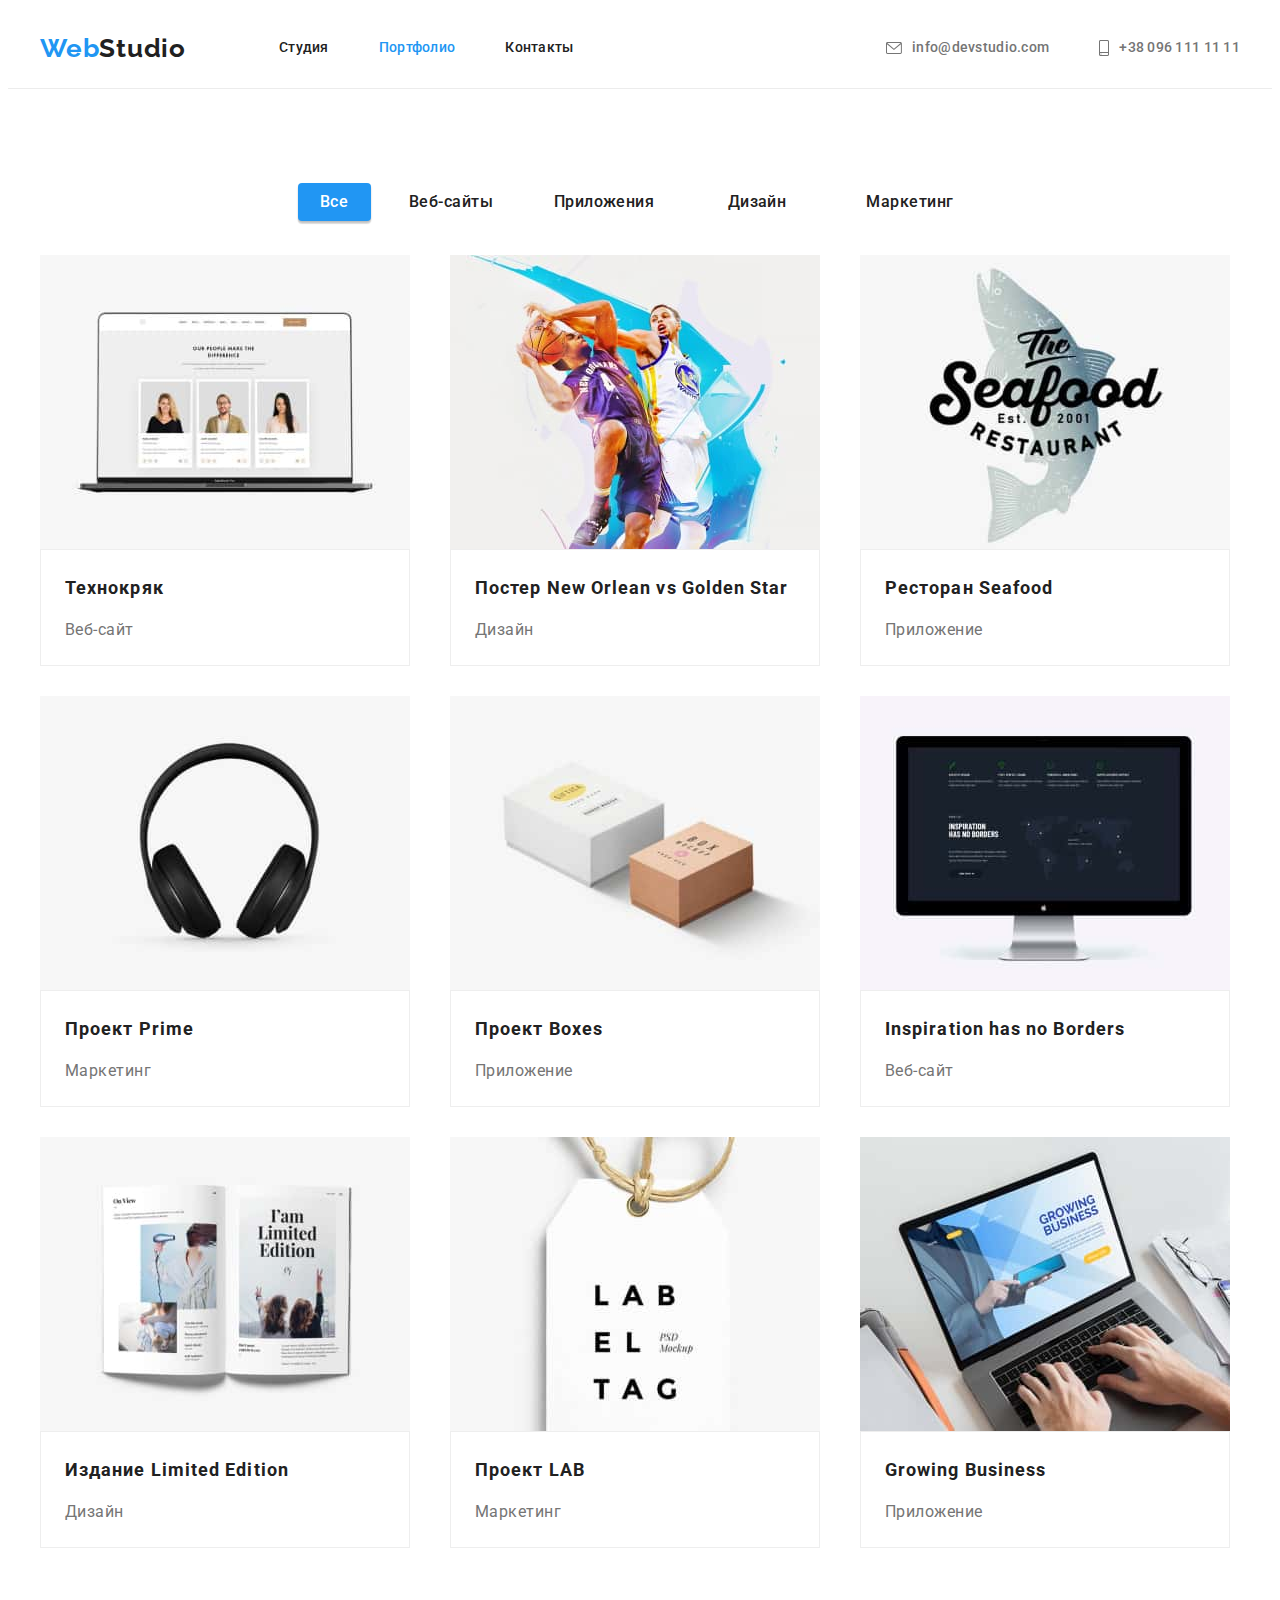
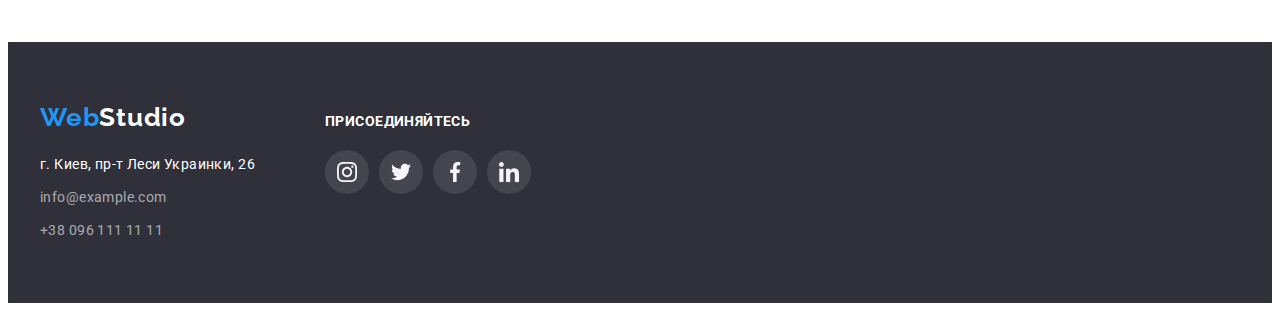
==== portfolio.html @ 40da9845 "копия дз-4" ====
<!DOCTYPE html>
<html lang="ru">
  <head>
    <meta charset="UTF-8" />
    <meta http-equiv="X-UA-Compatible" content="IE=edge" />
    <meta name="viewport" content="width=device-width, initial-scale=1.0" />
    <title>WebStudio</title>
    <link rel="preconnect" href="https://fonts.googleapis.com" />
    <link rel="preconnect" href="https://fonts.gstatic.com" crossorigin />
    <link
      rel="stylesheet"
      href="https://cdnjs.cloudflare.com/ajax/libs/modern-normalize/1.1.0/modern-normalize.min.css"
      integrity="sha512-wpPYUAdjBVSE4KJnH1VR1HeZfpl1ub8YT/NKx4PuQ5NmX2tKuGu6U/JRp5y+Y8XG2tV+wKQpNHVUX03MfMFn9Q=="
      crossorigin="anonymous"
      referrerpolicy="no-referrer"
    />
    <link
      href="https://fonts.googleapis.com/css2?family=Raleway:wght@700&family=Roboto:wght@400;500;700;900&display=swap"
      rel="stylesheet"
    />

    <link rel="stylesheet" href="./css/styles.css" />
  </head>

  <body>
    <!--Шапка сайта-->
    <header class="header">
      <div class="container header-container">
        <nav class="nav-nav">
          <a class="link logo logo-header" href="/"
            >Web<span class="curent-black">Studio</span></a
          >

          <ul class="list nav-list">
            <li class="nav-item">
              <a class="link nav-link" href="./index.html">Студия </a>
            </li>
            <li class="nav-item">
              <a class="link nav-link curent-blue-link" href="/">Портфолио</a>
            </li>
            <li class="nav-item">
              <a class="link nav-link" href="">Контакты</a>
            </li>
          </ul>
        </nav>
        <div class="header-connect heder-icon-container">
          <ul class="list contact-list">
            <li class="contact-item nav-item">
              <a class="link nav-link" href="mailto:info@devstudio.com">
                <svg class="heder-icon-img" width="16" height="12">
                  <use href="./img/icons.svg#icon-envelope"></use>
                </svg>
                info@devstudio.com
              </a>
            </li>

            <li class="contact-item nav-item">
              <a class="link nav-link" href="tel:+380961111111">
                <svg class="heder-icon-img" width="10" height="16">
                  <use href="./img/icons.svg#icon-smartphone"></use>
                </svg>
                +38 096 111 11 11
              </a>
            </li>
          </ul>
        </div>
      </div>
    </header>

    <main>
      <section class="section">
        <div class="container">
          <h1 class="visually-hidden">Портфолио</h1>
          <ul class="list btm-list">
            <li class="btm-item-filter">
              <button class="btm-active btm-portfolio" type="button">
                Все
              </button>
            </li>
            <li class="btm-item-filter">
              <button class="filter-btm btm-portfolio" type="button">
                Веб-сайты
              </button>
            </li>
            <li class="btm-item-filter">
              <button class="filter-btm btm-portfolio" type="button">
                Приложения
              </button>
            </li>
            <li class="btm-item-filter">
              <button class="filter-btm btm-portfolio" type="button">
                Дизайн
              </button>
            </li>
            <li class="btm-item-filter">
              <button class="filter-btm btm-portfolio" type="button">
                Маркетинг
              </button>
            </li>
          </ul>
          <ul class="list portfolio-cards-list">
            <li class="portfolio-cards-item">
              <a
                class="link portfolio-cards-img"
                href="/"
                target="_blank"
                rel="noreferrer noopener"
              >
                <img
                  src="img/portfolio1.jpg"
                  alt="Технокряк"
                  width="370"
                  height="294"
                />
                <div class="border">
                  <h2 class="portfolio-title">Технокряк</h2>
                  <p class="portfolio-text">Веб-сайт</p>
                </div>
              </a>
            </li>
            <li class="portfolio-cards-item">
              <a
                class="link portfolio-cards-img"
                href="/"
                target="_blank"
                rel="noreferrer noopener"
              >
                <img
                  src="img/portfolio2.jpg"
                  alt="Постер New Orlean vs Golden Star"
                  width="370"
                  height="294"
                />
                <div class="border">
                  <h2 class="portfolio-title">
                    Постер New Orlean vs Golden Star
                  </h2>
                  <p class="portfolio-text">Дизайн</p>
                </div>
              </a>
            </li>
            <li class="portfolio-cards-item">
              <a
                class="link portfolio-cards-img"
                href="/"
                target="_blank"
                rel="noreferrer noopener"
              >
                <img
                  src="img/portfolio3.jpg"
                  alt="Ресторан Seafood"
                  width="370"
                  height="294"
                />
                <div class="border">
                  <h2 class="portfolio-title">Ресторан Seafood</h2>
                  <p class="portfolio-text">Приложение</p>
                </div>
              </a>
            </li>
            <li class="portfolio-cards-item">
              <a
                class="link portfolio-cards-img"
                href="/"
                target="_blank"
                rel="noreferrer noopener"
              >
                <img
                  src="img/portfolio4.jpg"
                  alt="Проект Prime"
                  width="370"
                  height="294"
                />
                <div class="border">
                  <h2 class="portfolio-title">Проект Prime</h2>
                  <p class="portfolio-text">Маркетинг</p>
                </div>
              </a>
            </li>
            <li class="portfolio-cards-item">
              <a
                class="link portfolio-cards-img"
                href="/"
                target="_blank"
                rel="noreferrer noopener"
              >
                <img
                  src="img/portfolio5.jpg"
                  alt="Проект Boxes"
                  width="370"
                  height="294"
                />
                <div class="border">
                  <h2 class="portfolio-title">Проект Boxes</h2>
                  <p class="portfolio-text">Приложение</p>
                </div>
              </a>
            </li>
            <li class="portfolio-cards-item">
              <a
                class="link portfolio-cards-img"
                href="/"
                target="_blank"
                rel="noreferrer noopener"
              >
                <img
                  src="img/portfolio6.jpg"
                  alt="Inspiration has no Borders"
                  width="370"
                  height="294"
                />
                <div class="border">
                  <h2 class="portfolio-title">Inspiration has no Borders</h2>
                  <p class="portfolio-text">Веб-сайт</p>
                </div>
              </a>
            </li>
            <li class="portfolio-cards-item">
              <a
                class="link portfolio-cards-img"
                href="/"
                target="_blank"
                rel="noreferrer noopener"
              >
                <img
                  src="img/portfolio7.jpg"
                  alt="Издание Limited Edition"
                  width="370"
                  height="294"
                />
                <div class="border">
                  <h2 class="portfolio-title">Издание Limited Edition</h2>
                  <p class="portfolio-text">Дизайн</p>
                </div>
              </a>
            </li>
            <li class="portfolio-cards-item">
              <a
                class="link portfolio-cards-img"
                href="/"
                target="_blank"
                rel="noreferrer noopener"
              >
                <img
                  src="img/portfolio8.jpg"
                  alt="Проект LAB"
                  width="370"
                  height="294"
                />
                <div class="border">
                  <h2 class="portfolio-title">Проект LAB</h2>
                  <p class="portfolio-text">Маркетинг</p>
                </div>
              </a>
            </li>
            <li class="portfolio-cards-item">
              <a
                class="link portfolio-cards-img"
                href="/"
                target="_blank"
                rel="noreferrer noopener"
              >
                <img
                  src="img/portfolio9.jpg"
                  alt="Growing Business"
                  width="370"
                  height="294"
                />
                <div class="border">
                  <h2 class="portfolio-title">Growing Business</h2>
                  <p class="portfolio-text">Приложение</p>
                </div>
              </a>
            </li>
          </ul>
        </div>
      </section>
    </main>

    <!--Футеер-->
    <footer class="footer">
      <div class="container">
        <div class="wrap">
          <div class="footer-wrap-item">
            <a class="link logo logo-footer" href="/"
              >Web<span class="curent-white">Studio</span></a
            >
            <address>
              <ul class="list footer-list social-wrap-list">
                <li class="footer-item">
                  <a
                    class="link footer-adress"
                    href="https://goo.gl/maps/8PutpgiXUtzB3WPD6"
                    target="_blank"
                    rel="noreferrer noopener"
                  >
                    г. Киев, пр-т Леси Украинки, 26
                  </a>
                </li>
                <li class="footer-item">
                  <a
                    class="link footer-adress link-footer"
                    href="mailto:info@example.com"
                    >info@example.com</a
                  >
                </li>
                <li class="footer-item">
                  <a
                    class="link footer-adress link-footer"
                    href="tel:+380961111111"
                    >+38 096 111 11 11</a
                  >
                </li>
              </ul>
            </address>
          </div>
          <div class="footer-wrap-item">
            <h2 class="footer-social-text">присоединяйтесь</h2>
            <ul class="list social-list">
              <li class="social-item">
                <a
                  href=""
                  target="_blank"
                  rel="noreferrer noopener"
                  class="social-link"
                >
                  <svg class="social-icon" width="20" height="20">
                    <use href="./img/icons.svg#icon-instagram"></use>
                  </svg>
                </a>
              </li>
              <li class="social-item">
                <a
                  href=""
                  target="_blank"
                  rel="noreferrer noopener"
                  class="social-link"
                >
                  <svg class="social-icon" width="20" height="20">
                    <use href="./img/icons.svg#icon-twitter"></use>
                  </svg>
                </a>
              </li>
              <li class="social-item">
                <a
                  href=""
                  target="_blank"
                  rel="noreferrer noopener"
                  class="social-link"
                >
                  <svg class="social-icon" width="20" height="20">
                    <use href="./img/icons.svg#icon-facebook"></use>
                  </svg>
                </a>
              </li>
              <li class="social-item">
                <a
                  href=""
                  target="_blank"
                  rel="noreferrer noopener"
                  class="social-link"
                >
                  <svg class="social-icon" width="20" height="20">
                    <use href="./img/icons.svg#icon-linkedin"></use>
                  </svg>
                </a>
              </li>
            </ul>
          </div>
        </div>
      </div>
    </footer>
  </body>
</html>
---- css/styles.css ----
/* =====styles======*/
:root {
  --maim-color: #212121;
  --alt-color: #2196f3;
  --heder-color: #ffffff;
  --description-color: #757575;
  --background-hero: #2f303a;
  --background-team: #f5f4fa;
  --background-footer: #2f303a;
  --link-footer: rgba(255, 255, 255, 0.6);
  --border-color: #eeeeee;
  --header-border: #ececec;
  --box-shadow:rgba(0, 0, 0, 0.15);
  --box-shadow-btm: 0px 3px 1px rgba(0, 0, 0, 0.1), 0px 1px 2px rgba(0, 0, 0, 0.08), 0px 2px 2px rgba(0, 0, 0, 0.12);
  --box-shadow-team: 0px 1px 3px rgba(0, 0, 0, 0.12), 0px 1px 1px rgba(0, 0, 0, 0.14), 0px 2px 1px rgba(0, 0, 0, 0.2);
  --filter-btm:#F5F4FA;
  --box-shadow-cards:0px 1px 1px rgba(0, 0, 0, 0.12), 0px 4px 4px rgba(0, 0, 0, 0.06), 1px 4px 6px rgba(0, 0, 0, 0.16);
  --fill-cocial: #AFB1B8;
  --footer-social:#f5f4fa;
}

body {
  font-family: "Roboto", sans-serif;
  background-color: var(--heder-color);
  font-weight: normal;
  font-size: 14px;
  line-height: 1.71;
  letter-spacing: 0.03em;
  color: var(--description-color);
}
p,
h1,
h2,
h3,
h4,
h5,
h6 {
  margin: 0;
}
ul {
  margin: 0;
  padding: 0;
}
img {
  display: block;
  width: 100%;
}

address {
  font-style: inherit;
}
.list {
  list-style: none;
}
.link {
  text-decoration: none;
  color: inherit;
}
.visually-hidden {
  position: absolute;
  white-space: nowrap;
  width: 1px;
  height: 1px;
  overflow: hidden;
  border: 0;
  padding: 0;
  clip: rect(0 0 0 0);
  clip-path: inset(50%);
  margin: -1px;
}

.container {
  width: 1200px;
  padding-left: 15px;
  padding-right: 15px;
  margin: 0 auto;
}
/* ================Хедер===================== */
.header {
  border-bottom: 1px solid var(--header-border);
}
.logo {
  font-family: "Raleway";
  font-weight: 700;
  font-size: 26px;
  line-height: 1.19;
  letter-spacing: 0.03em;
  color: var(--alt-color);
}
.header-container {
  display: flex;
  align-items: center;
}
.header-connect {
  margin-left: auto;
}
.nav-nav {
  display: flex;
  align-items: center;
}
.nav-list {
  display: flex;
  align-items: center;
  color: var(--maim-color);
}
.contact-list {
  display: flex;
  align-items: center;
}
.logo-header {
  margin-right: 93px;
}
.nav-item:not(:last-child) {
  margin-right: 50px;
}


.curent-black {
  color: var(--maim-color);
}
.nav-link {
  font-weight: 500;
  font-size: 14px;
  line-height: 1.14;
  letter-spacing: 0.02em;
  padding-top: 32px;
  padding-bottom: 32px;
  display: flex;
  align-items: center;
}
.curent-blue-link {
  color: var(--alt-color);
}

.nav-link:hover,
.nav-link:focus,
.nav-link:active {
  color: var(--alt-color);
}
.contact-link {
  color: var(--description-color);
  display: flex;
}

.contact-link:hover,
.contact-link:focus
 {
color: var(--alt-color);
}

.heder-icon-container{
 display: flex;
margin-left: auto;
}

.heder-icon-img{
  margin-right: 10px;
  fill: currentColor;
}


/* ============= Герой ВебСтудия =============*/
.hero {
  padding-top: 200px;
  padding-bottom: 200px;
  text-align: center;
  background-image:linear-gradient(
    rgba(47, 48, 58, 0.4),
    rgba(47, 48, 58, 0.4)), 
    url(../img/hero-bg.jpg);
    background-repeat: no-repeat;
    background-position: center;
    background-size: cover,auto;
}
.hero-title {
  font-weight: 900;
  font-size: 44px;
  line-height: 1.36;
  text-align: center;
  letter-spacing: 0.06em;
  text-transform: uppercase;
  color: var(--heder-color);
  max-width: 696px;
  margin: 0 auto;
}
.hero-btn {
  font-family: inherit;
  font-weight: 700;
  font-size: 16px;
  line-height: 1.88;
  letter-spacing: 0.06em;
  color: var(--heder-color);
  background-color: var(--alt-color);
  cursor: pointer;
  margin-top: 30px;
  border: none;
  border-radius: 4px;
  box-shadow: 0px 4px 4px var(--box-shadow);
  padding: 10px 32px;
}
.hero-btn:hover,
.hero-btn:focus {
  color: var(--description-color);
}
/* ============= Миссия компании==================*/

.section {
  padding-top: 94px;
  padding-bottom: 94px;
}
.company-list {
  display: flex;
  flex-wrap: wrap;
  margin-left: -30px;
  margin-top: -30px;
}
.about-item{
  width: calc(100% / 4 - 30px);
  margin-left: 30px;
  margin-top: 30px;
}

.about-item-title {
  font-weight: 700;
  font-size: 14px;
  line-height: 1.14;
  text-transform: uppercase;
  color: var(--maim-color);
  margin-bottom: 10px;
}
.company{
  padding-bottom: 0px;
}
.company-img{
height: 120px;
display: flex;
justify-content: center;
 align-items: center;
margin-bottom: 30px;
background-color:var(--filter-btm)
}
.company-icon{
  display: flex;
justify-content: center;
}




* ============= Чем мы занимаемся==================*/
.engaged {
  padding-top: 0;
}
.engaged-list {
  display: flex;
  margin-left: -30px;
  margin-top: -30px;
  flex-wrap: wrap;
}
.engaged-item {
  width: calc(100% / 3 - 30px);
  margin-left: 30px;
  margin-top: 30px;

}

.section-title {
  font-weight: 700;
  font-size: 36px;
  line-height: 1.17;
  text-align: center;
  color: var(--maim-color);
  margin-bottom: 50px;
}
.team {
  background: var(--background-team);
}

.team-title,
.team-position {
  font-size: 16px;
  line-height: 1.19;
}
.team-title {
  font-weight: 500;
  color: var(--maim-color);
  margin-bottom: 10px;
}
.img-team{
    margin-bottom: 30px;
     text-align: center;
  }
.team-position {
  margin-bottom: 16px;
}
.team-list {
  display: flex;
  margin-left: -30px;
  margin-top: -30px;
  flex-wrap: wrap;
}
  
.team-item{
  width:calc(100% / 4 - 30px);
  margin-left: 30px;
  margin-top: 30px;
  border-radius: 0px 0px 4px 4px;
  background-color: var(--heder-color);
  border: 1px solid var(--border-color);
  padding-bottom: 30px;
  text-align: center;
  box-shadow:var(--box-shadow-team)
}
.social-list{
  display: flex;
  justify-content: center;
}
.social-item + .social-item{
  margin-left: 10px;
}
.social-link{
  width: 44px;
  height: 44px;
  background-color: var(--heder-color);
  display: flex;
  justify-content: center;
  align-items: center;
  border-radius: 50%;
}
.social-icon{
  fill:var(--fill-cocial);
}
.social-link:hover,
.social-link:focus{
  background-color: var(--alt-color);
}
.social-link:hover .social-icon,
.social-link:focus .social-icon{
  fill: var(--heder-color);
}
/*==============Постоянные клиенты=====================*/

.clients-list{
  display: flex;
  justify-content: center;
  margin-left: -30px;
  margin-top: -30px;
  flex-wrap: wrap;
}
.clients-social-link{
border: 1px solid var(--fill-cocial);
border-radius: 4px;
display: flex;
justify-content: center;
align-items: center;
padding: 16px 32px;
}


.clients-item {
  width: calc(100% / 6 - 30px);
  margin-left: 30px;
  margin-top: 30px;
}

.clients-social-icon{
  fill:var(--fill-cocial);
}
.clients-social-link:hover,
.clients-social-link:focus{
  background-color: var(--heder-color);
    border: 1px solid var(--alt-color);
}
.clients-social-link:hover .clients-social-icon,
.clients-social-link:focus .clients-social-icon{
  fill:var(--alt-color);
}


/*================ Футер========================*/

.footer {
  background: var(--background-footer);
  padding-top: 60px;
  padding-bottom: 60px;
}
.curent-white {
  color: var(--heder-color);
}
.logo-footer {
  display: flex;
  margin-bottom: 20px;
}
.footer-adress {
  font-size: 14px;
  line-height: 1.71;
  letter-spacing: 0.03em;
  color: var(--heder-color);
  margin-bottom: 9px;
}
.link-footer {
  color: var(--link-footer);
}
.footer-adress:hover,
.footer-adress:hover {
  color: var(--alt-color);
}
.link-footer:hover,
.link-footer:focus {
  color: var(--alt-color);
}
.footer-item:not(:last-child)
{
  margin-bottom: 9px;
}

.wrap{
  display: flex;
  align-items: baseline;
}

.footer-wrap-item:not(:last-child){
  margin-right: 70px;
}

.footer-social-text{
    font-weight: 700;
    font-size: 14px;
    line-height: 1.14;
    letter-spacing: 0.03em;
    text-transform: uppercase;
    margin-bottom: 20px;
    color: var(--heder-color);
}

.footer .social-link{
  background-color:  rgba(255, 255, 255, 0.1);
  fill:var(--footer-social);
}
.footer .social-icon{
  fill: var(--footer-social);
}
.footer .social-link:hover,
.footer .social-link:focus{
  background-color: var(--alt-color);
}

/*============ Портфолио==================*/
.filter-btm,
.btm-active {
  font-family: inherit;
  font-weight: 500;
  font-size: 16px;
  line-height: 1.63;
  letter-spacing: 0.03em;
  background: var(--heder-color);
  color: var(--maim-color);
  cursor: pointer;
  border: none;
}

.filter-btm{
width: 145px;
height: 38px;
left: 712px;
top: 174px;
background:var(---filter-btm);
border-radius: 4px;
}

.filter-btm:hover,
.filter-btm:focus,
.btm-active {
  background: var(--alt-color);
  color: var(--heder-color);
  box-shadow:var(--box-shadow-btm);
}
.portfolio-cards-item{
display: flex;
}
.portfolio-cards-img:hover,
.portfolio-cards-img:focus{
  box-shadow:var(--box-shadow-cards)
}

.portfolio-title {
  font-weight: 700;
  font-size: 18px;
  line-height: 2;
  letter-spacing: 0.06em;
  color: var(--maim-color);
  margin-bottom: 9px;
}
.portfolio-text {
  font-style: normal;
  font-size: 16px;
  line-height: 1.88;
  letter-spacing: 0.03em;
  color: var(--description-color);
}
.btm-list {
  display: flex;
justify-content: center;
  margin-bottom: 34px;
  width: 100%;
}
.btm-item-filter:not(:last-child){
  margin-right: 8px;
}
.btm-active{
width: 73px;
height: 38px;
left: 495px;
top: 174px;
border-radius: 4px;
}

.portfolio-cards-list {
  display: flex;
  flex-wrap: wrap;
  margin-top: -30px;
  margin-left: -30px;
  
}
.portfolio-cards-item {
  width: calc(100% / 3 - 30px);
  margin-top: 30px;
  margin-left: 30px;
}

.border {
  border: 1px solid var(--border-color);
  padding:20px 24px;
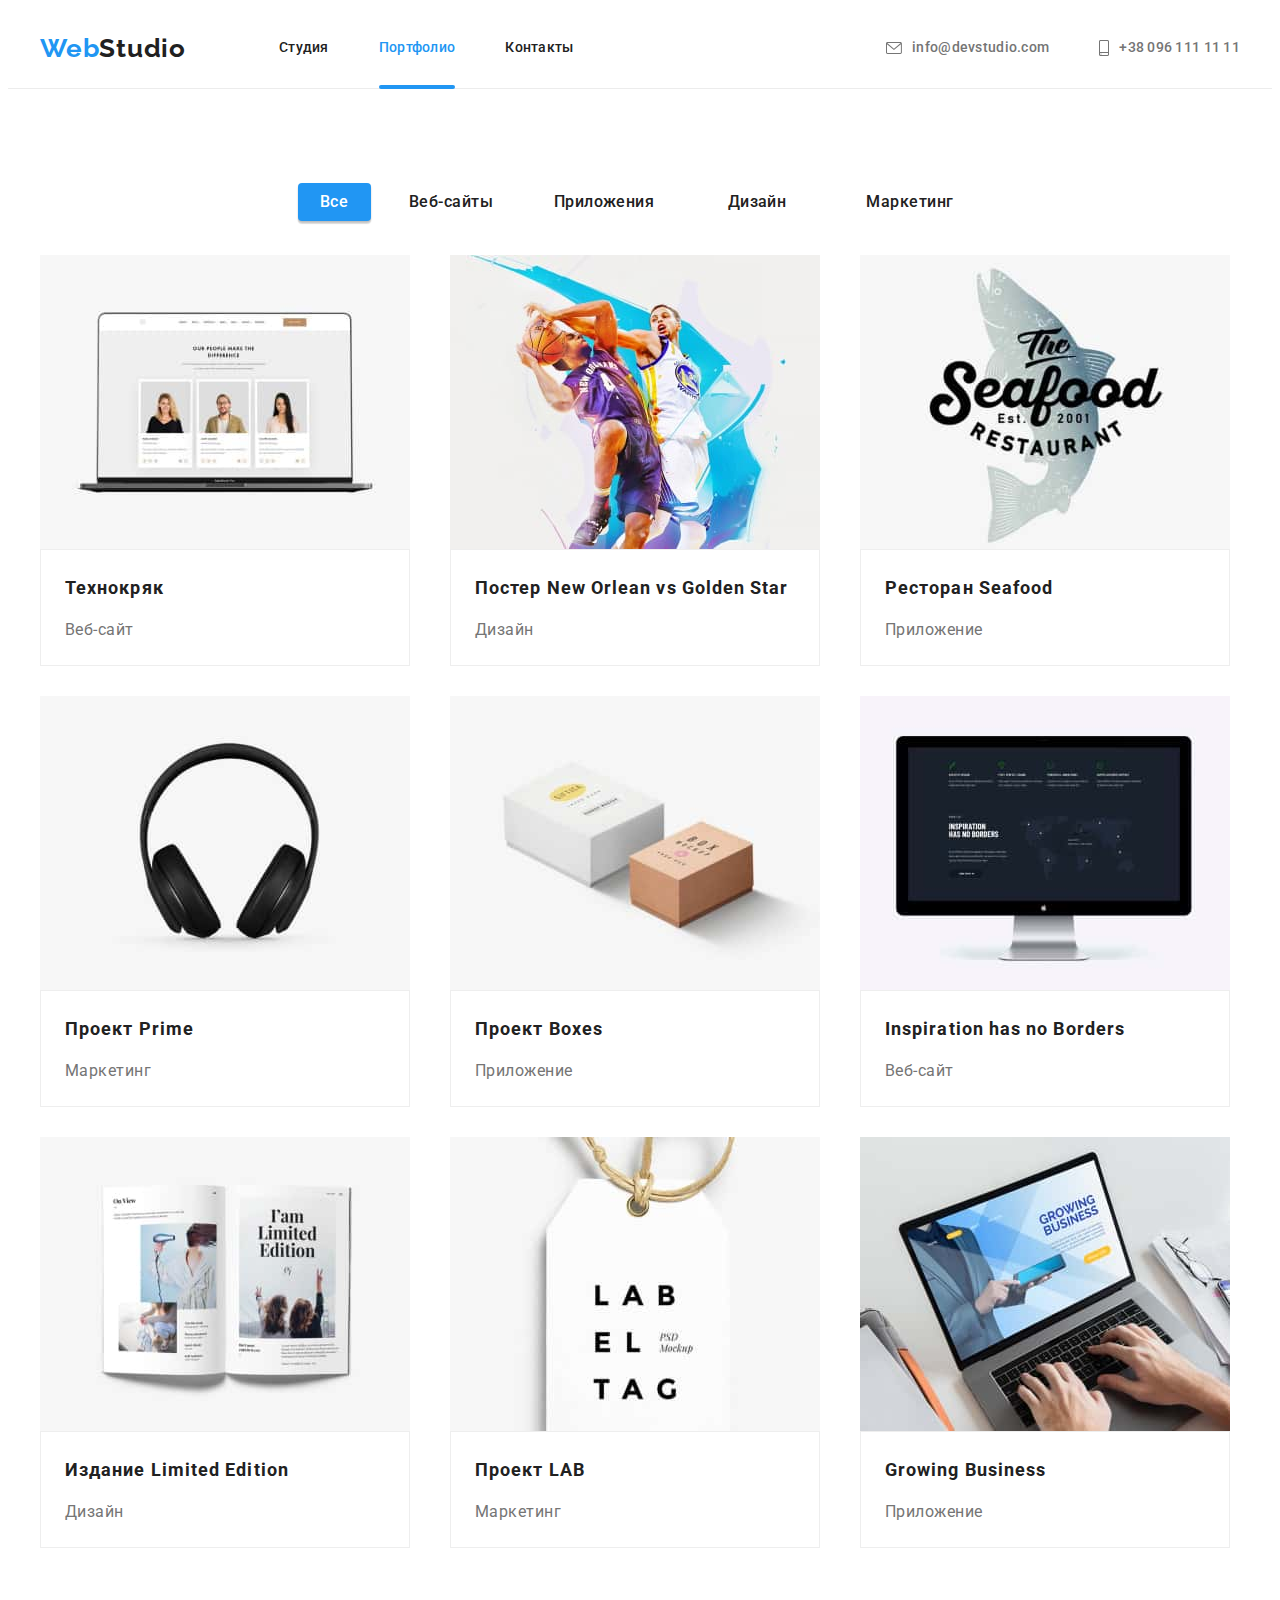
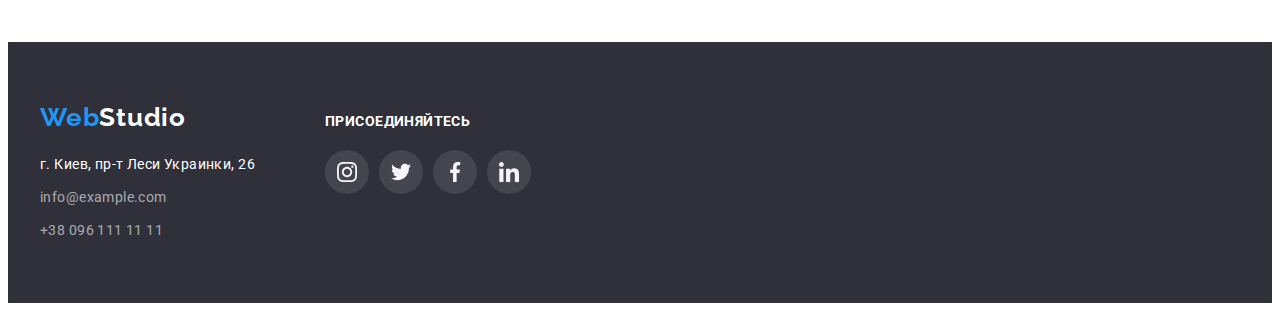
==== commit 017243b9: "домашняя работа 5" ====
--- a/portfolio.html
+++ b/portfolio.html
@@ -106,12 +106,19 @@
                 target="_blank"
                 rel="noreferrer noopener"
               >
-                <img
-                  src="img/portfolio1.jpg"
-                  alt="Технокряк"
-                  width="370"
-                  height="294"
-                />
+                <div class="portfolio-iteam-wrap">
+                  <img
+                    src="img/portfolio1.jpg"
+                    alt="Технокряк"
+                    width="370"
+                    height="294"
+                  />
+                  <p class="portfolio-cards-text">
+                    Технокряк это современная площадка распространения
+                    коронавируса. Компании используют эту платформу для
+                    цифрового шпионажа и атак на защищённые сервера конкурентов.
+                  </p>
+                </div>
                 <div class="border">
                   <h2 class="portfolio-title">Технокряк</h2>
                   <p class="portfolio-text">Веб-сайт</p>
@@ -125,12 +132,20 @@
                 target="_blank"
                 rel="noreferrer noopener"
               >
-                <img
-                  src="img/portfolio2.jpg"
-                  alt="Постер New Orlean vs Golden Star"
-                  width="370"
-                  height="294"
-                />
+                <div class="portfolio-iteam-wrap">
+                  <img
+                    src="img/portfolio2.jpg"
+                    alt="Постер New Orlean vs Golden Star"
+                    width="370"
+                    height="294"
+                  />
+                  <p class="portfolio-cards-text">
+                    Технокряк это современная площадка распространения
+                    коронавируса. Компании используют эту платформу для
+                    цифрового шпионажа и атак на защищённые сервера конкурентов.
+                  </p>
+                </div>
+
                 <div class="border">
                   <h2 class="portfolio-title">
                     Постер New Orlean vs Golden Star
@@ -146,12 +161,19 @@
                 target="_blank"
                 rel="noreferrer noopener"
               >
-                <img
-                  src="img/portfolio3.jpg"
-                  alt="Ресторан Seafood"
-                  width="370"
-                  height="294"
-                />
+                <div class="portfolio-iteam-wrap">
+                  <img
+                    src="img/portfolio3.jpg"
+                    alt="Ресторан Seafood"
+                    width="370"
+                    height="294"
+                  />
+                  <p class="portfolio-cards-text">
+                    Технокряк это современная площадка распространения
+                    коронавируса. Компании используют эту платформу для
+                    цифрового шпионажа и атак на защищённые сервера конкурентов.
+                  </p>
+                </div>
                 <div class="border">
                   <h2 class="portfolio-title">Ресторан Seafood</h2>
                   <p class="portfolio-text">Приложение</p>
@@ -165,12 +187,19 @@
                 target="_blank"
                 rel="noreferrer noopener"
               >
-                <img
-                  src="img/portfolio4.jpg"
-                  alt="Проект Prime"
-                  width="370"
-                  height="294"
-                />
+                <div class="portfolio-iteam-wrap">
+                  <img
+                    src="img/portfolio4.jpg"
+                    alt="Проект Prime"
+                    width="370"
+                    height="294"
+                  />
+                  <p class="portfolio-cards-text">
+                    Технокряк это современная площадка распространения
+                    коронавируса. Компании используют эту платформу для
+                    цифрового шпионажа и атак на защищённые сервера конкурентов.
+                  </p>
+                </div>
                 <div class="border">
                   <h2 class="portfolio-title">Проект Prime</h2>
                   <p class="portfolio-text">Маркетинг</p>
@@ -184,12 +213,19 @@
                 target="_blank"
                 rel="noreferrer noopener"
               >
-                <img
-                  src="img/portfolio5.jpg"
-                  alt="Проект Boxes"
-                  width="370"
-                  height="294"
-                />
+                <div class="portfolio-iteam-wrap">
+                  <img
+                    src="img/portfolio5.jpg"
+                    alt="Проект Boxes"
+                    width="370"
+                    height="294"
+                  />
+                  <p class="portfolio-cards-text">
+                    Технокряк это современная площадка распространения
+                    коронавируса. Компании используют эту платформу для
+                    цифрового шпионажа и атак на защищённые сервера конкурентов.
+                  </p>
+                </div>
                 <div class="border">
                   <h2 class="portfolio-title">Проект Boxes</h2>
                   <p class="portfolio-text">Приложение</p>
@@ -203,12 +239,19 @@
                 target="_blank"
                 rel="noreferrer noopener"
               >
-                <img
-                  src="img/portfolio6.jpg"
-                  alt="Inspiration has no Borders"
-                  width="370"
-                  height="294"
-                />
+                <div class="portfolio-iteam-wrap">
+                  <img
+                    src="img/portfolio6.jpg"
+                    alt="Inspiration has no Borders"
+                    width="370"
+                    height="294"
+                  />
+                  <p class="portfolio-cards-text">
+                    Технокряк это современная площадка распространения
+                    коронавируса. Компании используют эту платформу для
+                    цифрового шпионажа и атак на защищённые сервера конкурентов.
+                  </p>
+                </div>
                 <div class="border">
                   <h2 class="portfolio-title">Inspiration has no Borders</h2>
                   <p class="portfolio-text">Веб-сайт</p>
@@ -222,12 +265,19 @@
                 target="_blank"
                 rel="noreferrer noopener"
               >
-                <img
-                  src="img/portfolio7.jpg"
-                  alt="Издание Limited Edition"
-                  width="370"
-                  height="294"
-                />
+                <div class="portfolio-iteam-wrap">
+                  <img
+                    src="img/portfolio7.jpg"
+                    alt="Издание Limited Edition"
+                    width="370"
+                    height="294"
+                  />
+                  <p class="portfolio-cards-text">
+                    Технокряк это современная площадка распространения
+                    коронавируса. Компании используют эту платформу для
+                    цифрового шпионажа и атак на защищённые сервера конкурентов.
+                  </p>
+                </div>
                 <div class="border">
                   <h2 class="portfolio-title">Издание Limited Edition</h2>
                   <p class="portfolio-text">Дизайн</p>
@@ -241,12 +291,19 @@
                 target="_blank"
                 rel="noreferrer noopener"
               >
-                <img
-                  src="img/portfolio8.jpg"
-                  alt="Проект LAB"
-                  width="370"
-                  height="294"
-                />
+                <div class="portfolio-iteam-wrap">
+                  <img
+                    src="img/portfolio8.jpg"
+                    alt="Проект LAB"
+                    width="370"
+                    height="294"
+                  />
+                  <p class="portfolio-cards-text">
+                    Технокряк это современная площадка распространения
+                    коронавируса. Компании используют эту платформу для
+                    цифрового шпионажа и атак на защищённые сервера конкурентов.
+                  </p>
+                </div>
                 <div class="border">
                   <h2 class="portfolio-title">Проект LAB</h2>
                   <p class="portfolio-text">Маркетинг</p>
@@ -260,12 +317,19 @@
                 target="_blank"
                 rel="noreferrer noopener"
               >
-                <img
-                  src="img/portfolio9.jpg"
-                  alt="Growing Business"
-                  width="370"
-                  height="294"
-                />
+                <div class="portfolio-iteam-wrap">
+                  <img
+                    src="img/portfolio9.jpg"
+                    alt="Growing Business"
+                    width="370"
+                    height="294"
+                  />
+                  <p class="portfolio-cards-text">
+                    Технокряк это современная площадка распространения
+                    коронавируса. Компании используют эту платформу для
+                    цифрового шпионажа и атак на защищённые сервера конкурентов.
+                  </p>
+                </div>
                 <div class="border">
                   <h2 class="portfolio-title">Growing Business</h2>
                   <p class="portfolio-text">Приложение</p>
--- a/css/styles.css
+++ b/css/styles.css
@@ -10,13 +10,21 @@
   --link-footer: rgba(255, 255, 255, 0.6);
   --border-color: #eeeeee;
   --header-border: #ececec;
-  --box-shadow:rgba(0, 0, 0, 0.15);
-  --box-shadow-btm: 0px 3px 1px rgba(0, 0, 0, 0.1), 0px 1px 2px rgba(0, 0, 0, 0.08), 0px 2px 2px rgba(0, 0, 0, 0.12);
-  --box-shadow-team: 0px 1px 3px rgba(0, 0, 0, 0.12), 0px 1px 1px rgba(0, 0, 0, 0.14), 0px 2px 1px rgba(0, 0, 0, 0.2);
-  --filter-btm:#F5F4FA;
-  --box-shadow-cards:0px 1px 1px rgba(0, 0, 0, 0.12), 0px 4px 4px rgba(0, 0, 0, 0.06), 1px 4px 6px rgba(0, 0, 0, 0.16);
-  --fill-cocial: #AFB1B8;
-  --footer-social:#f5f4fa;
+  --box-shadow: rgba(0, 0, 0, 0.15);
+  --box-shadow-btm: 0px 3px 1px rgba(0, 0, 0, 0.1),
+    0px 1px 2px rgba(0, 0, 0, 0.08), 0px 2px 2px rgba(0, 0, 0, 0.12);
+  --box-shadow-team: 0px 1px 3px rgba(0, 0, 0, 0.12),
+    0px 1px 1px rgba(0, 0, 0, 0.14), 0px 2px 1px rgba(0, 0, 0, 0.2);
+  --filter-btm: #f5f4fa;
+  --box-shadow-cards: 0px 1px 1px rgba(0, 0, 0, 0.12),
+    0px 4px 4px rgba(0, 0, 0, 0.06), 1px 4px 6px rgba(0, 0, 0, 0.16);
+  --fill-cocial: #afb1b8;
+  --footer-social: #f5f4fa;
+  --engaged-backdrop-span: rgba(47, 48, 58, 0.8);
+  --footer-social-link-back: rgba(255, 255, 255, 0.1);
+  --portfolio-cards-text: rgba(33, 150, 243, 0.9);
+  --backdrop: rgba(0, 0, 0, 0.2);
+  --modal-close: rgba(0, 0, 0, 0.1);
 }
 
 body {
@@ -114,7 +122,6 @@
   margin-right: 50px;
 }
 
-
 .curent-black {
   color: var(--maim-color);
 }
@@ -127,7 +134,9 @@
   padding-bottom: 32px;
   display: flex;
   align-items: center;
-}
+  transition: color 250ms cubic-bezier(0.4, 0, 0.2, 1);
+}
+
 .curent-blue-link {
   color: var(--alt-color);
 }
@@ -143,34 +152,47 @@
 }
 
 .contact-link:hover,
-.contact-link:focus
- {
-color: var(--alt-color);
-}
-
-.heder-icon-container{
- display: flex;
-margin-left: auto;
-}
-
-.heder-icon-img{
+.contact-link:focus {
+  color: var(--alt-color);
+}
+
+.heder-icon-container {
+  display: flex;
+  margin-left: auto;
+}
+
+.heder-icon-img {
   margin-right: 10px;
   fill: currentColor;
 }
 
+.curent-blue-link {
+  position: relative;
+}
+.curent-blue-link::after {
+  content: "";
+  width: 100%;
+  height: 4px;
+  border-radius: 2px;
+  position: absolute;
+  background-color: var(--alt-color);
+  left: 0;
+  bottom: -1px;
+}
 
 /* ============= Герой ВебСтудия =============*/
 .hero {
   padding-top: 200px;
   padding-bottom: 200px;
   text-align: center;
-  background-image:linear-gradient(
-    rgba(47, 48, 58, 0.4),
-    rgba(47, 48, 58, 0.4)), 
+  background-image: linear-gradient(
+      rgba(47, 48, 58, 0.4),
+      rgba(47, 48, 58, 0.4)
+    ),
     url(../img/hero-bg.jpg);
-    background-repeat: no-repeat;
-    background-position: center;
-    background-size: cover,auto;
+  background-repeat: no-repeat;
+  background-position: center;
+  background-size: cover, auto;
 }
 .hero-title {
   font-weight: 900;
@@ -197,6 +219,7 @@
   border-radius: 4px;
   box-shadow: 0px 4px 4px var(--box-shadow);
   padding: 10px 32px;
+  transition: color 250ms cubic-bezier(0.4, 0, 0.2, 1);
 }
 .hero-btn:hover,
 .hero-btn:focus {
@@ -214,7 +237,7 @@
   margin-left: -30px;
   margin-top: -30px;
 }
-.about-item{
+.about-item {
   width: calc(100% / 4 - 30px);
   margin-left: 30px;
   margin-top: 30px;
@@ -228,29 +251,24 @@
   color: var(--maim-color);
   margin-bottom: 10px;
 }
-.company{
+.company {
   padding-bottom: 0px;
 }
-.company-img{
-height: 120px;
-display: flex;
-justify-content: center;
- align-items: center;
-margin-bottom: 30px;
-background-color:var(--filter-btm)
-}
-.company-icon{
-  display: flex;
-justify-content: center;
-}
-
-
-
-
-* ============= Чем мы занимаемся==================*/
-.engaged {
-  padding-top: 0;
-}
+.company-img {
+  height: 120px;
+  display: flex;
+  justify-content: center;
+  align-items: center;
+  margin-bottom: 30px;
+  background-color: var(--filter-btm);
+}
+.company-icon {
+  display: flex;
+  justify-content: center;
+}
+
+/*============ Чем мы занимаемся==================*/
+
 .engaged-list {
   display: flex;
   margin-left: -30px;
@@ -261,9 +279,31 @@
   width: calc(100% / 3 - 30px);
   margin-left: 30px;
   margin-top: 30px;
-
-}
-
+}
+
+.engaged-backdrop {
+  position: relative;
+}
+.engaged-backdrop-span {
+  font-family: "Roboto";
+  font-weight: 700;
+  font-size: 14px;
+  line-height: 1.14;
+  text-align: center;
+  letter-spacing: 0.03em;
+  text-transform: uppercase;
+  position: absolute;
+  color: var(--heder-color);
+  background-color: var(--engaged-backdrop-span);
+  width: 100%;
+  height: 70px;
+  bottom: 0;
+  left: 0;
+  padding-top: 27px;
+  padding-bottom: 27px;
+}
+
+/*============ Команда==================*/
 .section-title {
   font-weight: 700;
   font-size: 36px;
@@ -286,10 +326,10 @@
   color: var(--maim-color);
   margin-bottom: 10px;
 }
-.img-team{
-    margin-bottom: 30px;
-     text-align: center;
-  }
+.img-team {
+  margin-bottom: 30px;
+  text-align: center;
+}
 .team-position {
   margin-bottom: 16px;
 }
@@ -299,9 +339,9 @@
   margin-top: -30px;
   flex-wrap: wrap;
 }
-  
-.team-item{
-  width:calc(100% / 4 - 30px);
+
+.team-item {
+  width: calc(100% / 4 - 30px);
   margin-left: 30px;
   margin-top: 30px;
   border-radius: 0px 0px 4px 4px;
@@ -309,16 +349,16 @@
   border: 1px solid var(--border-color);
   padding-bottom: 30px;
   text-align: center;
-  box-shadow:var(--box-shadow-team)
-}
-.social-list{
-  display: flex;
-  justify-content: center;
-}
-.social-item + .social-item{
+  box-shadow: var(--box-shadow-team);
+}
+.social-list {
+  display: flex;
+  justify-content: center;
+}
+.social-item + .social-item {
   margin-left: 10px;
 }
-.social-link{
+.social-link {
   width: 44px;
   height: 44px;
   background-color: var(--heder-color);
@@ -326,36 +366,39 @@
   justify-content: center;
   align-items: center;
   border-radius: 50%;
-}
-.social-icon{
-  fill:var(--fill-cocial);
+  transition: background-color 250ms cubic-bezier(0.4, 0, 0.2, 1),
+    fill 250ms cubic-bezier(0.4, 0, 0.2, 1);
+}
+.social-icon {
+  fill: var(--fill-cocial);
 }
 .social-link:hover,
-.social-link:focus{
+.social-link:focus {
   background-color: var(--alt-color);
 }
 .social-link:hover .social-icon,
-.social-link:focus .social-icon{
+.social-link:focus .social-icon {
   fill: var(--heder-color);
 }
 /*==============Постоянные клиенты=====================*/
 
-.clients-list{
+.clients-list {
   display: flex;
   justify-content: center;
   margin-left: -30px;
   margin-top: -30px;
   flex-wrap: wrap;
 }
-.clients-social-link{
-border: 1px solid var(--fill-cocial);
-border-radius: 4px;
-display: flex;
-justify-content: center;
-align-items: center;
-padding: 16px 32px;
-}
-
+.clients-social-link {
+  border: 1px solid var(--fill-cocial);
+  border-radius: 4px;
+  display: flex;
+  justify-content: center;
+  align-items: center;
+  padding: 16px 32px;
+  transition: background-color 250ms cubic-bezier(0.4, 0, 0.2, 1),
+    fill 250ms cubic-bezier(0.4, 0, 0.2, 1), border cubic-bezier(0.4, 0, 0.2, 1);
+}
 
 .clients-item {
   width: calc(100% / 6 - 30px);
@@ -363,19 +406,18 @@
   margin-top: 30px;
 }
 
-.clients-social-icon{
-  fill:var(--fill-cocial);
+.clients-social-icon {
+  fill: var(--fill-cocial);
 }
 .clients-social-link:hover,
-.clients-social-link:focus{
+.clients-social-link:focus {
   background-color: var(--heder-color);
-    border: 1px solid var(--alt-color);
+  border: 1px solid var(--alt-color);
 }
 .clients-social-link:hover .clients-social-icon,
-.clients-social-link:focus .clients-social-icon{
-  fill:var(--alt-color);
-}
-
+.clients-social-link:focus .clients-social-icon {
+  fill: var(--alt-color);
+}
 
 /*================ Футер========================*/
 
@@ -409,39 +451,38 @@
 .link-footer:focus {
   color: var(--alt-color);
 }
-.footer-item:not(:last-child)
-{
+.footer-item:not(:last-child) {
   margin-bottom: 9px;
 }
 
-.wrap{
+.wrap {
   display: flex;
   align-items: baseline;
 }
 
-.footer-wrap-item:not(:last-child){
+.footer-wrap-item:not(:last-child) {
   margin-right: 70px;
 }
 
-.footer-social-text{
-    font-weight: 700;
-    font-size: 14px;
-    line-height: 1.14;
-    letter-spacing: 0.03em;
-    text-transform: uppercase;
-    margin-bottom: 20px;
-    color: var(--heder-color);
-}
-
-.footer .social-link{
-  background-color:  rgba(255, 255, 255, 0.1);
-  fill:var(--footer-social);
-}
-.footer .social-icon{
+.footer-social-text {
+  font-weight: 700;
+  font-size: 14px;
+  line-height: 1.14;
+  letter-spacing: 0.03em;
+  text-transform: uppercase;
+  margin-bottom: 20px;
+  color: var(--heder-color);
+}
+
+.footer .social-link {
+  background-color: var(--footer-social-link-back);
   fill: var(--footer-social);
 }
+.footer .social-icon {
+  fill: var(--footer-social);
+}
 .footer .social-link:hover,
-.footer .social-link:focus{
+.footer .social-link:focus {
   background-color: var(--alt-color);
 }
 
@@ -457,15 +498,18 @@
   color: var(--maim-color);
   cursor: pointer;
   border: none;
-}
-
-.filter-btm{
-width: 145px;
-height: 38px;
-left: 712px;
-top: 174px;
-background:var(---filter-btm);
-border-radius: 4px;
+  transition: background-color 250ms cubic-bezier(0.4, 0, 0.2, 1),
+    color 250ms cubic-bezier(0.4, 0, 0.2, 1),
+    box-shadow 250ms cubic-bezier(0.4, 0, 0.2, 1);
+}
+
+.filter-btm {
+  width: 145px;
+  height: 38px;
+  left: 712px;
+  top: 174px;
+  background: var(---filter-btm);
+  border-radius: 4px;
 }
 
 .filter-btm:hover,
@@ -473,14 +517,14 @@
 .btm-active {
   background: var(--alt-color);
   color: var(--heder-color);
-  box-shadow:var(--box-shadow-btm);
-}
-.portfolio-cards-item{
-display: flex;
+  box-shadow: var(--box-shadow-btm);
+}
+.portfolio-cards-item {
+  display: flex;
 }
 .portfolio-cards-img:hover,
-.portfolio-cards-img:focus{
-  box-shadow:var(--box-shadow-cards)
+.portfolio-cards-img:focus {
+  box-shadow: var(--box-shadow-cards);
 }
 
 .portfolio-title {
@@ -500,19 +544,19 @@
 }
 .btm-list {
   display: flex;
-justify-content: center;
+  justify-content: center;
   margin-bottom: 34px;
   width: 100%;
 }
-.btm-item-filter:not(:last-child){
+.btm-item-filter:not(:last-child) {
   margin-right: 8px;
 }
-.btm-active{
-width: 73px;
-height: 38px;
-left: 495px;
-top: 174px;
-border-radius: 4px;
+.btm-active {
+  width: 73px;
+  height: 38px;
+  left: 495px;
+  top: 174px;
+  border-radius: 4px;
 }
 
 .portfolio-cards-list {
@@ -520,14 +564,90 @@
   flex-wrap: wrap;
   margin-top: -30px;
   margin-left: -30px;
-  
 }
 .portfolio-cards-item {
   width: calc(100% / 3 - 30px);
   margin-top: 30px;
   margin-left: 30px;
+  position: relative;
 }
 
 .border {
   border: 1px solid var(--border-color);
-  padding:20px 24px;+  padding: 20px 24px;
+}
+
+.portfolio-iteam-wrap {
+  position: relative;
+  overflow: hidden;
+}
+.portfolio-cards-item:hover .portfolio-cards-text {
+  transform: translateY(0);
+}
+
+.portfolio-cards-text {
+  font-family: "Roboto";
+  font-weight: 400;
+  font-size: 18px;
+  line-height: 28px;
+  letter-spacing: 0.03em;
+  position: absolute;
+  top: 0;
+  left: 0;
+  background-color: var(--portfolio-cards-text);
+  color: var(--heder-color);
+  padding: 63px 24px;
+  transform: translateY(100%);
+  transition: transform 250ms cubic-bezier(0.4, 0, 0.2, 1),
+    background-color 250ms cubic-bezier(0.4, 0, 0.2, 1),
+    color 250ms cubic-bezier(0.4, 0, 0.2, 1),
+    box-shadow 250ms cubic-bezier(0.4, 0, 0.2, 1);
+  overflow: auto;
+}
+
+/*============ модальное окно==================*/
+
+.backdrop {
+  position: fixed;
+  top: 0;
+  width: 100vw;
+  height: 100vh;
+  background-color: var(--backdrop);
+  transition: opacity 500ms, visibility 500ms;
+}
+
+.modal {
+  width: 528px;
+  min-height: 581px;
+  background-color: var(--heder-color);
+  border-radius: 4px;
+  position: absolute;
+  top: 50%;
+  left: 50%;
+  transform: translate(-50%, -50%) scale(1);
+  transition: transform 600ms;
+}
+.backdrop.is-hidden .modal {
+  transform: scale(0.5);
+}
+
+.modal-close {
+  width: 30px;
+  height: 30px;
+  border-radius: 50%;
+  border: 1px solid var(--modal-close);
+  fill: var(--maim-color);
+  background-color: transparent;
+  display: flex;
+  align-items: center;
+  justify-content: center;
+  position: absolute;
+  top: 8px;
+  right: 8px;
+}
+
+.is-hidden {
+  opacity: 0;
+  pointer-events: none;
+  visibility: hidden;
+}
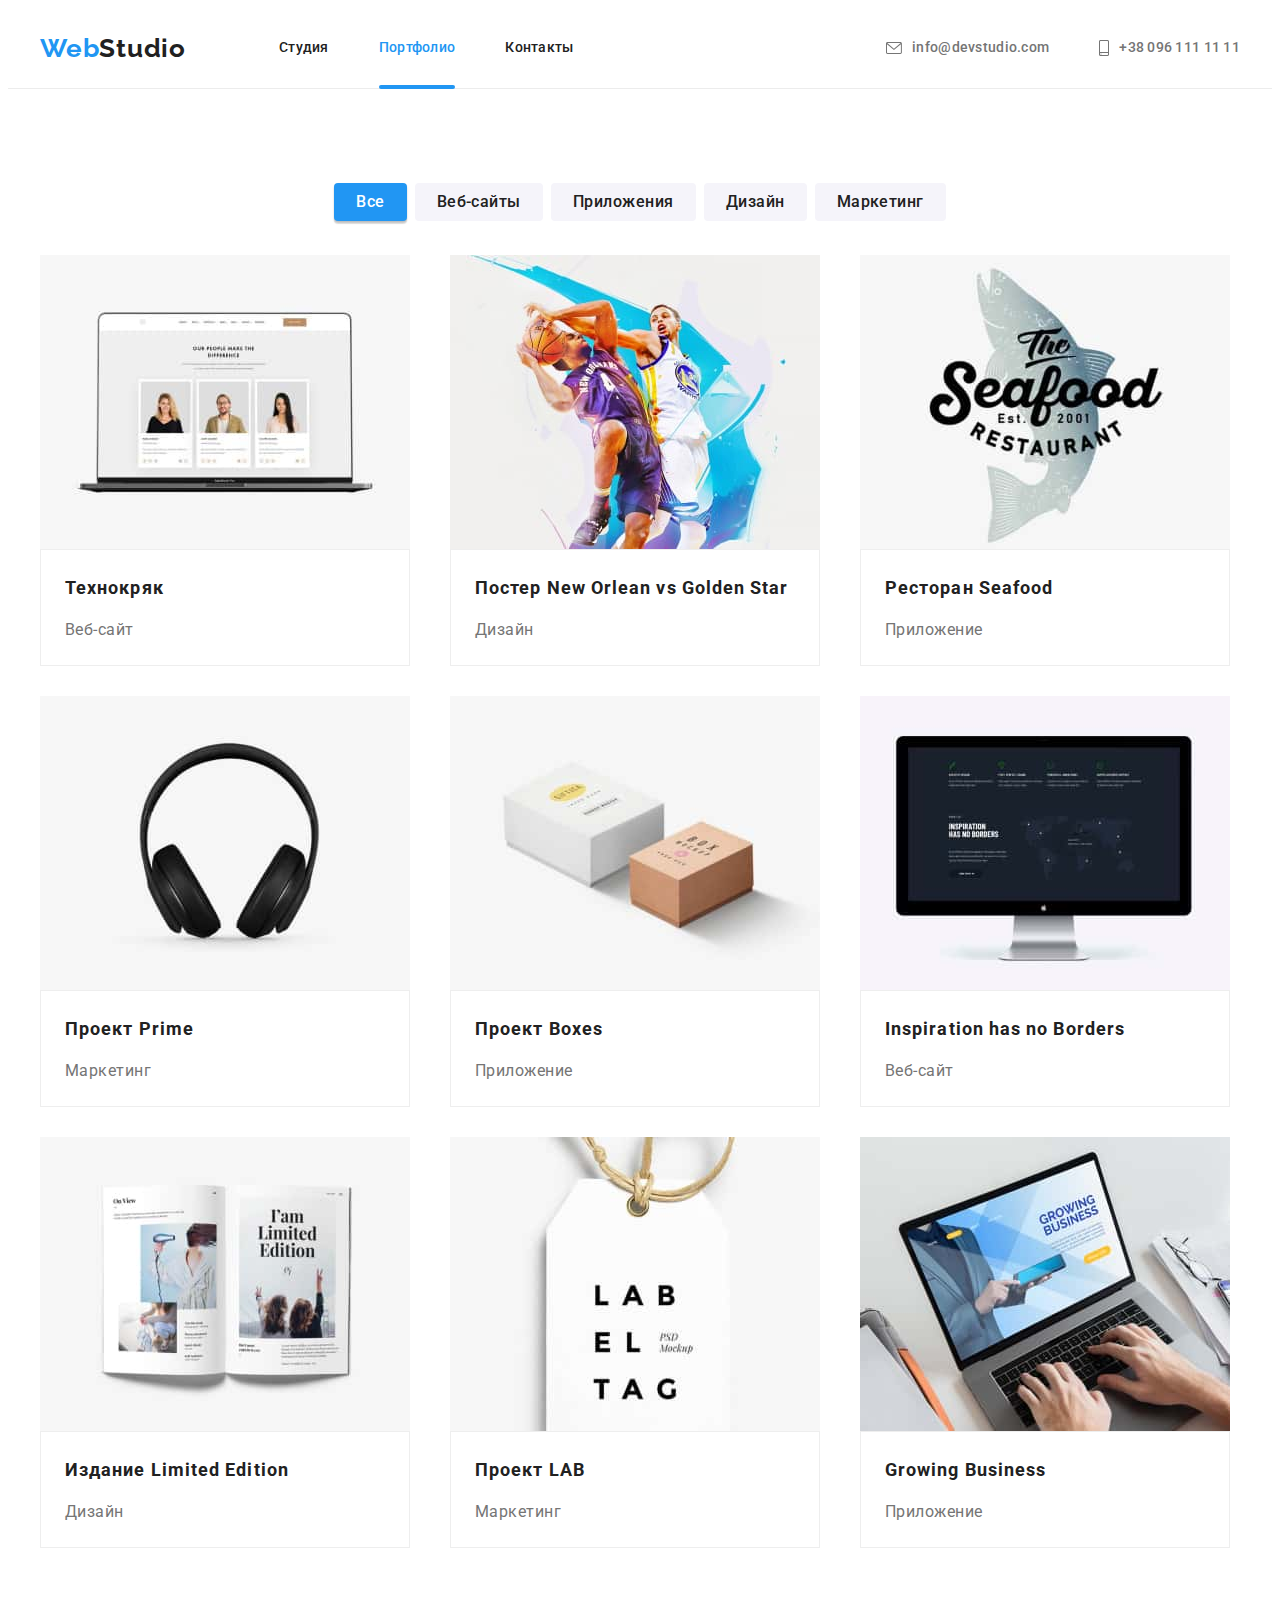
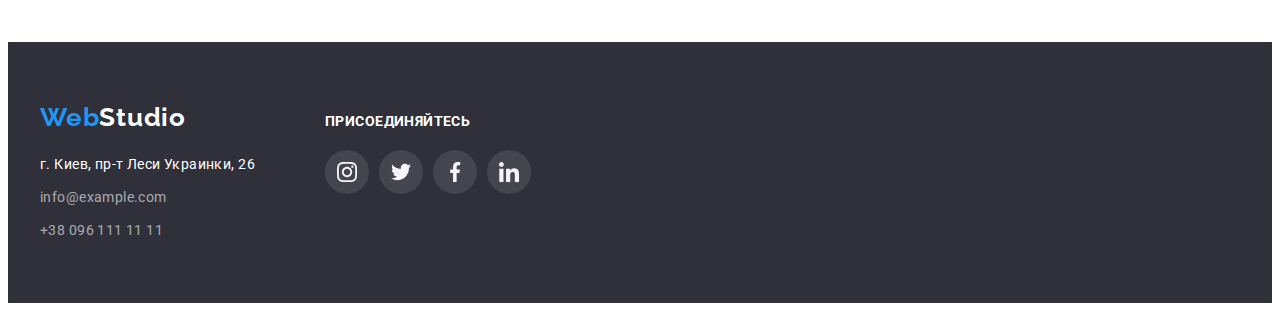
==== commit 79906d51: "доработка замечаний к дз5" ====
--- a/portfolio.html
+++ b/portfolio.html
@@ -73,24 +73,16 @@
           <h1 class="visually-hidden">Портфолио</h1>
           <ul class="list btm-list">
             <li class="btm-item-filter">
-              <button class="btm-active btm-portfolio" type="button">
-                Все
-              </button>
+              <button class="btm-active filter-btm" type="button">Все</button>
             </li>
             <li class="btm-item-filter">
-              <button class="filter-btm btm-portfolio" type="button">
-                Веб-сайты
-              </button>
+              <button class="filter-btm" type="button">Веб-сайты</button>
             </li>
             <li class="btm-item-filter">
-              <button class="filter-btm btm-portfolio" type="button">
-                Приложения
-              </button>
+              <button class="filter-btm" type="button">Приложения</button>
             </li>
             <li class="btm-item-filter">
-              <button class="filter-btm btm-portfolio" type="button">
-                Дизайн
-              </button>
+              <button class="filter-btm" type="button">Дизайн</button>
             </li>
             <li class="btm-item-filter">
               <button class="filter-btm btm-portfolio" type="button">
--- a/css/styles.css
+++ b/css/styles.css
@@ -15,7 +15,6 @@
     0px 1px 2px rgba(0, 0, 0, 0.08), 0px 2px 2px rgba(0, 0, 0, 0.12);
   --box-shadow-team: 0px 1px 3px rgba(0, 0, 0, 0.12),
     0px 1px 1px rgba(0, 0, 0, 0.14), 0px 2px 1px rgba(0, 0, 0, 0.2);
-  --filter-btm: #f5f4fa;
   --box-shadow-cards: 0px 1px 1px rgba(0, 0, 0, 0.12),
     0px 4px 4px rgba(0, 0, 0, 0.06), 1px 4px 6px rgba(0, 0, 0, 0.16);
   --fill-cocial: #afb1b8;
@@ -279,24 +278,22 @@
   width: calc(100% / 3 - 30px);
   margin-left: 30px;
   margin-top: 30px;
+  position: relative;
 }
 
 .engaged-backdrop {
   position: relative;
 }
-.engaged-backdrop-span {
-  font-family: "Roboto";
+.engaged-backdrop-p {
   font-weight: 700;
-  font-size: 14px;
   line-height: 1.14;
   text-align: center;
-  letter-spacing: 0.03em;
   text-transform: uppercase;
   position: absolute;
   color: var(--heder-color);
   background-color: var(--engaged-backdrop-span);
   width: 100%;
-  height: 70px;
+  min-height: 70px;
   bottom: 0;
   left: 0;
   padding-top: 27px;
@@ -366,11 +363,11 @@
   justify-content: center;
   align-items: center;
   border-radius: 50%;
-  transition: background-color 250ms cubic-bezier(0.4, 0, 0.2, 1),
-    fill 250ms cubic-bezier(0.4, 0, 0.2, 1);
+  transition: background-color 250ms cubic-bezier(0.4, 0, 0.2, 1);
 }
 .social-icon {
   fill: var(--fill-cocial);
+  transition: fill 250ms cubic-bezier(0.4, 0, 0.2, 1);
 }
 .social-link:hover,
 .social-link:focus {
@@ -397,7 +394,7 @@
   align-items: center;
   padding: 16px 32px;
   transition: background-color 250ms cubic-bezier(0.4, 0, 0.2, 1),
-    fill 250ms cubic-bezier(0.4, 0, 0.2, 1), border cubic-bezier(0.4, 0, 0.2, 1);
+    border cubic-bezier(0.4, 0, 0.2, 1);
 }
 
 .clients-item {
@@ -408,6 +405,7 @@
 
 .clients-social-icon {
   fill: var(--fill-cocial);
+  transition: fill 250ms cubic-bezier(0.4, 0, 0.2, 1);
 }
 .clients-social-link:hover,
 .clients-social-link:focus {
@@ -439,6 +437,7 @@
   letter-spacing: 0.03em;
   color: var(--heder-color);
   margin-bottom: 9px;
+  transition: color 250ms cubic-bezier(0.4, 0, 0.2, 1);
 }
 .link-footer {
   color: var(--link-footer);
@@ -487,29 +486,22 @@
 }
 
 /*============ Портфолио==================*/
-.filter-btm,
-.btm-active {
+
+.filter-btm {
   font-family: inherit;
   font-weight: 500;
   font-size: 16px;
   line-height: 1.63;
   letter-spacing: 0.03em;
-  background: var(--heder-color);
+  border-radius: 4px;
+  padding: 6px 22px;
+  background: var(--background-team);
   color: var(--maim-color);
   cursor: pointer;
   border: none;
   transition: background-color 250ms cubic-bezier(0.4, 0, 0.2, 1),
     color 250ms cubic-bezier(0.4, 0, 0.2, 1),
     box-shadow 250ms cubic-bezier(0.4, 0, 0.2, 1);
-}
-
-.filter-btm {
-  width: 145px;
-  height: 38px;
-  left: 712px;
-  top: 174px;
-  background: var(---filter-btm);
-  border-radius: 4px;
 }
 
 .filter-btm:hover,
@@ -551,14 +543,6 @@
 .btm-item-filter:not(:last-child) {
   margin-right: 8px;
 }
-.btm-active {
-  width: 73px;
-  height: 38px;
-  left: 495px;
-  top: 174px;
-  border-radius: 4px;
-}
-
 .portfolio-cards-list {
   display: flex;
   flex-wrap: wrap;
@@ -581,7 +565,8 @@
   position: relative;
   overflow: hidden;
 }
-.portfolio-cards-item:hover .portfolio-cards-text {
+.portfolio-cards-img:hover .portfolio-cards-text,
+.portfolio-cards-img:focus .portfolio-cards-text {
   transform: translateY(0);
 }
 
